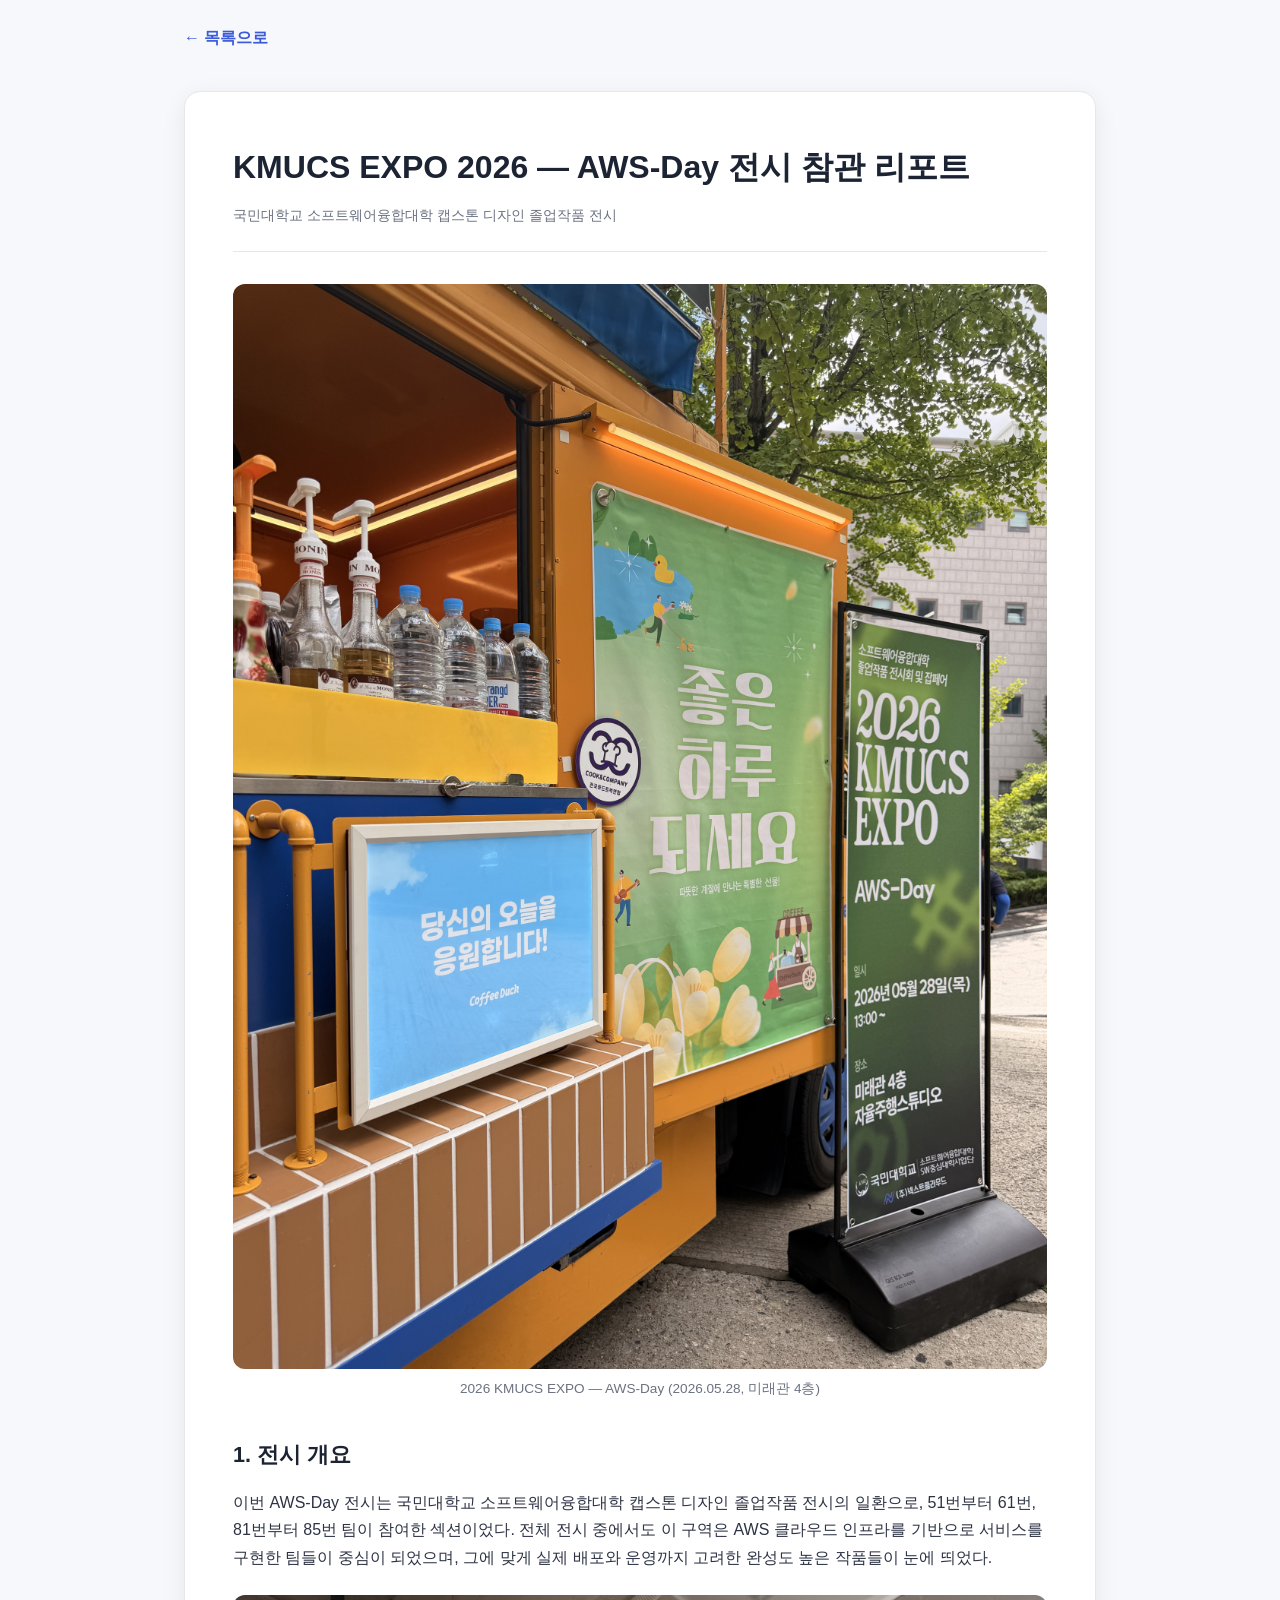
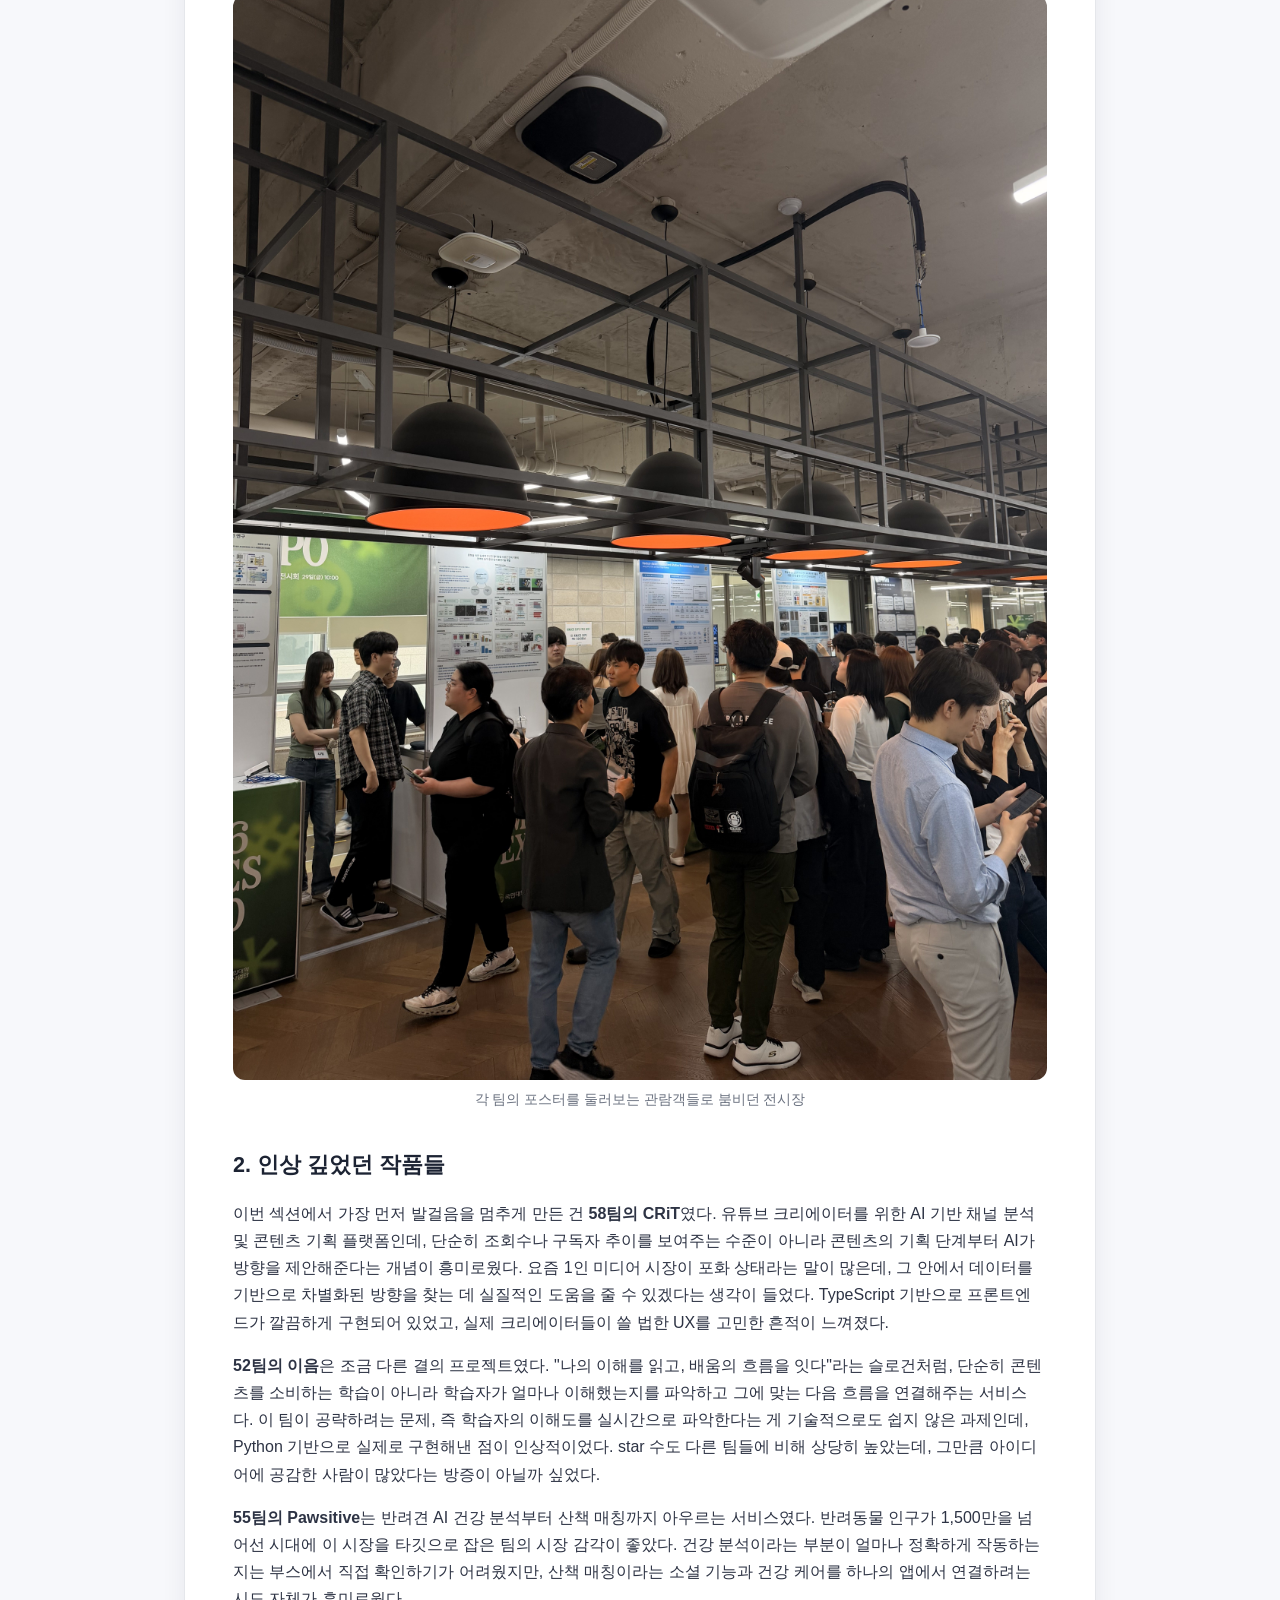
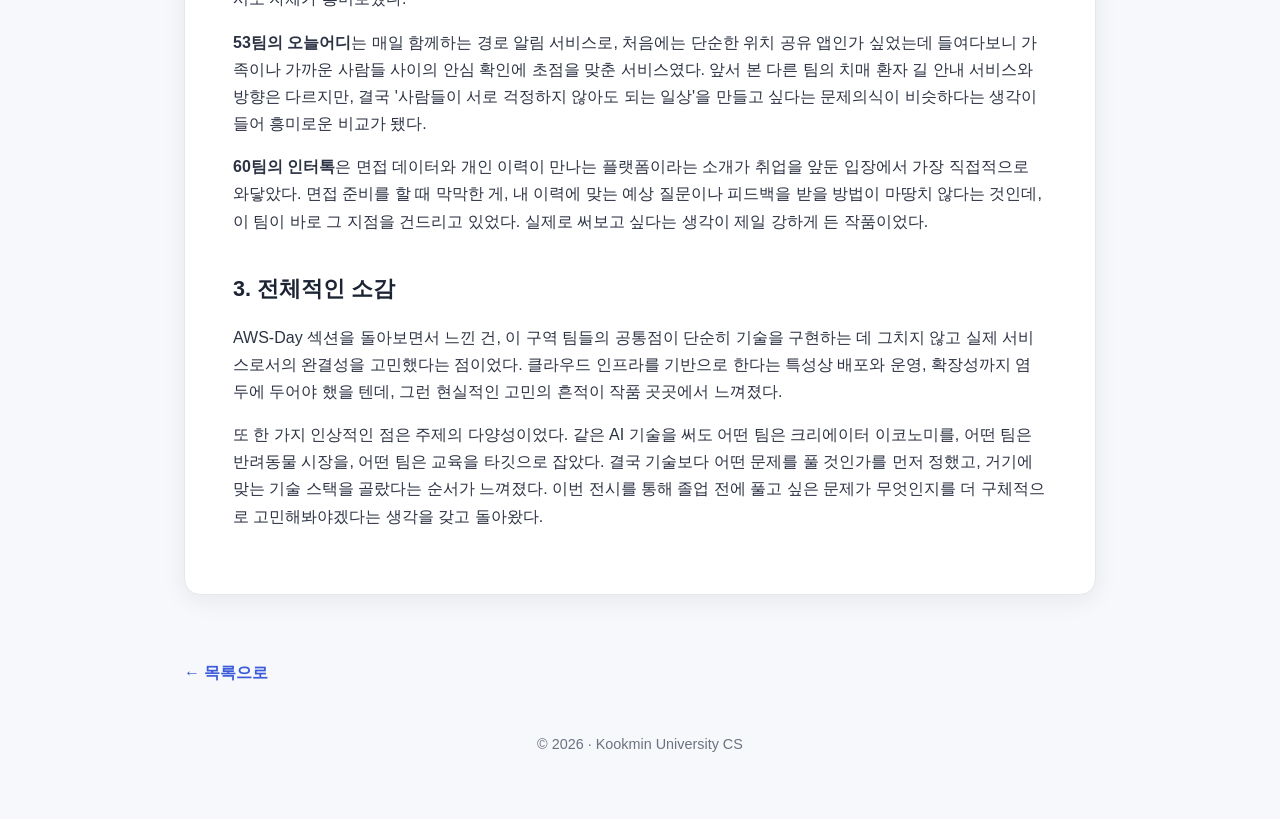
==== reports-page/kmucs-expo.html @ cd9c12ae "Add files via upload" ====
<!DOCTYPE html>
<html lang="ko">
<head>
  <meta charset="UTF-8" />
  <meta name="viewport" content="width=device-width, initial-scale=1.0" />
  <title>KMUCS EXPO 2026 리포트 | KMU CS</title>
  <link rel="stylesheet" href="style.css" />
</head>
<body>
  <div class="container">
    <a class="back-link" href="index.html">&larr; 목록으로</a>

    <article class="article">
      <h1>KMUCS EXPO 2026 — AWS-Day 전시 참관 리포트</h1>
      <p class="meta">국민대학교 소프트웨어융합대학 캡스톤 디자인 졸업작품 전시</p>

      <figure>
        <img src="images/kmucs-expo-banner.jpg" alt="2026 KMUCS EXPO AWS-Day 안내 배너" />
        <figcaption>2026 KMUCS EXPO — AWS-Day (2026.05.28, 미래관 4층)</figcaption>
      </figure>

      <h2>1. 전시 개요</h2>
      <p>
        이번 AWS-Day 전시는 국민대학교 소프트웨어융합대학 캡스톤 디자인 졸업작품 전시의
        일환으로, 51번부터 61번, 81번부터 85번 팀이 참여한 섹션이었다. 전체 전시 중에서도 이
        구역은 AWS 클라우드 인프라를 기반으로 서비스를 구현한 팀들이 중심이 되었으며, 그에
        맞게 실제 배포와 운영까지 고려한 완성도 높은 작품들이 눈에 띄었다.
      </p>

      <figure>
        <img src="images/kmucs-expo-hall.jpg" alt="포스터를 둘러보는 관람객으로 붐비는 KMUCS EXPO 전시장" />
        <figcaption>각 팀의 포스터를 둘러보는 관람객들로 붐비던 전시장</figcaption>
      </figure>

      <h2>2. 인상 깊었던 작품들</h2>
      <p>
        이번 섹션에서 가장 먼저 발걸음을 멈추게 만든 건 <strong>58팀의 CRiT</strong>였다.
        유튜브 크리에이터를 위한 AI 기반 채널 분석 및 콘텐츠 기획 플랫폼인데, 단순히 조회수나
        구독자 추이를 보여주는 수준이 아니라 콘텐츠의 기획 단계부터 AI가 방향을 제안해준다는
        개념이 흥미로웠다. 요즘 1인 미디어 시장이 포화 상태라는 말이 많은데, 그 안에서 데이터를
        기반으로 차별화된 방향을 찾는 데 실질적인 도움을 줄 수 있겠다는 생각이 들었다.
        TypeScript 기반으로 프론트엔드가 깔끔하게 구현되어 있었고, 실제 크리에이터들이 쓸 법한
        UX를 고민한 흔적이 느껴졌다.
      </p>
      <p>
        <strong>52팀의 이음</strong>은 조금 다른 결의 프로젝트였다. "나의 이해를 읽고, 배움의
        흐름을 잇다"라는 슬로건처럼, 단순히 콘텐츠를 소비하는 학습이 아니라 학습자가 얼마나
        이해했는지를 파악하고 그에 맞는 다음 흐름을 연결해주는 서비스다. 이 팀이 공략하려는
        문제, 즉 학습자의 이해도를 실시간으로 파악한다는 게 기술적으로도 쉽지 않은 과제인데,
        Python 기반으로 실제로 구현해낸 점이 인상적이었다. star 수도 다른 팀들에 비해 상당히
        높았는데, 그만큼 아이디어에 공감한 사람이 많았다는 방증이 아닐까 싶었다.
      </p>
      <p>
        <strong>55팀의 Pawsitive</strong>는 반려견 AI 건강 분석부터 산책 매칭까지 아우르는
        서비스였다. 반려동물 인구가 1,500만을 넘어선 시대에 이 시장을 타깃으로 잡은 팀의 시장
        감각이 좋았다. 건강 분석이라는 부분이 얼마나 정확하게 작동하는지는 부스에서 직접
        확인하기가 어려웠지만, 산책 매칭이라는 소셜 기능과 건강 케어를 하나의 앱에서 연결하려는
        시도 자체가 흥미로웠다.
      </p>
      <p>
        <strong>53팀의 오늘어디</strong>는 매일 함께하는 경로 알림 서비스로, 처음에는 단순한
        위치 공유 앱인가 싶었는데 들여다보니 가족이나 가까운 사람들 사이의 안심 확인에 초점을
        맞춘 서비스였다. 앞서 본 다른 팀의 치매 환자 길 안내 서비스와 방향은 다르지만, 결국
        '사람들이 서로 걱정하지 않아도 되는 일상'을 만들고 싶다는 문제의식이 비슷하다는 생각이
        들어 흥미로운 비교가 됐다.
      </p>
      <p>
        <strong>60팀의 인터톡</strong>은 면접 데이터와 개인 이력이 만나는 플랫폼이라는 소개가
        취업을 앞둔 입장에서 가장 직접적으로 와닿았다. 면접 준비를 할 때 막막한 게, 내 이력에
        맞는 예상 질문이나 피드백을 받을 방법이 마땅치 않다는 것인데, 이 팀이 바로 그 지점을
        건드리고 있었다. 실제로 써보고 싶다는 생각이 제일 강하게 든 작품이었다.
      </p>

      <h2>3. 전체적인 소감</h2>
      <p>
        AWS-Day 섹션을 돌아보면서 느낀 건, 이 구역 팀들의 공통점이 단순히 기술을 구현하는 데
        그치지 않고 실제 서비스로서의 완결성을 고민했다는 점이었다. 클라우드 인프라를 기반으로
        한다는 특성상 배포와 운영, 확장성까지 염두에 두어야 했을 텐데, 그런 현실적인 고민의
        흔적이 작품 곳곳에서 느껴졌다.
      </p>
      <p>
        또 한 가지 인상적인 점은 주제의 다양성이었다. 같은 AI 기술을 써도 어떤 팀은 크리에이터
        이코노미를, 어떤 팀은 반려동물 시장을, 어떤 팀은 교육을 타깃으로 잡았다. 결국 기술보다
        어떤 문제를 풀 것인가를 먼저 정했고, 거기에 맞는 기술 스택을 골랐다는 순서가 느껴졌다.
        이번 전시를 통해 졸업 전에 풀고 싶은 문제가 무엇인지를 더 구체적으로 고민해봐야겠다는
        생각을 갖고 돌아왔다.
      </p>
    </article>

    <a class="back-link" href="index.html">&larr; 목록으로</a>
  </div>

  <footer class="container footer">
    <p>&copy; 2026 · Kookmin University CS</p>
  </footer>
</body>
</html>
---- reports-page/style.css ----
:root {
  --bg: #f7f8fb;
  --surface: #ffffff;
  --text: #1c2333;
  --muted: #6b7280;
  --accent: #3b5bdb;
  --accent-soft: #e7ecff;
  --border: #e5e7eb;
  --radius: 16px;
  --shadow: 0 6px 24px rgba(28, 35, 51, 0.07);
}

* {
  box-sizing: border-box;
}

body {
  margin: 0;
  font-family: "Pretendard", -apple-system, BlinkMacSystemFont, "Segoe UI",
    "Malgun Gothic", sans-serif;
  background: var(--bg);
  color: var(--text);
  line-height: 1.7;
}

.container {
  width: 100%;
  max-width: 960px;
  margin: 0 auto;
  padding: 0 24px;
}

/* Hero */
.hero {
  background: linear-gradient(135deg, #3b5bdb 0%, #5f3dc4 100%);
  color: #fff;
  padding: 72px 0 64px;
  text-align: center;
}

.hero .eyebrow {
  text-transform: uppercase;
  letter-spacing: 0.12em;
  font-size: 0.8rem;
  opacity: 0.85;
  margin: 0 0 8px;
}

.hero h1 {
  font-size: 2.4rem;
  margin: 0 0 12px;
  font-weight: 800;
}

.hero .subtitle {
  margin: 0;
  font-size: 1.05rem;
  opacity: 0.92;
}

/* Cards */
.cards {
  display: grid;
  grid-template-columns: repeat(auto-fit, minmax(260px, 1fr));
  gap: 24px;
  margin: -40px auto 48px;
}

.card {
  display: flex;
  flex-direction: column;
  background: var(--surface);
  border: 1px solid var(--border);
  border-radius: var(--radius);
  padding: 28px 26px;
  text-decoration: none;
  color: inherit;
  box-shadow: var(--shadow);
  transition: transform 0.18s ease, box-shadow 0.18s ease;
}

.card:hover {
  transform: translateY(-4px);
  box-shadow: 0 12px 32px rgba(28, 35, 51, 0.12);
}

.card-tag {
  display: inline-flex;
  align-items: center;
  justify-content: center;
  width: 40px;
  height: 40px;
  border-radius: 50%;
  background: var(--accent-soft);
  color: var(--accent);
  font-weight: 700;
  margin-bottom: 16px;
}

.card h2 {
  font-size: 1.25rem;
  margin: 0 0 10px;
}

.card p {
  color: var(--muted);
  margin: 0 0 20px;
  flex: 1;
}

.card-link {
  color: var(--accent);
  font-weight: 600;
  font-size: 0.95rem;
}

/* Article (report pages) */
.article {
  background: var(--surface);
  border: 1px solid var(--border);
  border-radius: var(--radius);
  padding: 48px;
  margin: 40px auto;
  box-shadow: var(--shadow);
}

.back-link {
  display: inline-block;
  color: var(--accent);
  text-decoration: none;
  font-weight: 600;
  margin: 24px 0 0;
}

.back-link:hover {
  text-decoration: underline;
}

.article h1 {
  font-size: 2rem;
  margin: 0 0 8px;
}

.article .meta {
  color: var(--muted);
  font-size: 0.9rem;
  margin: 0 0 32px;
  padding-bottom: 24px;
  border-bottom: 1px solid var(--border);
}

.article h2 {
  font-size: 1.35rem;
  margin: 36px 0 12px;
}

.article p,
.article li {
  color: #2d3344;
}

.article img {
  max-width: 100%;
  border-radius: 12px;
  margin: 16px 0;
}

.article figure {
  margin: 24px 0;
}

.article figure img {
  margin: 0 0 8px;
  display: block;
}

.article figcaption {
  font-size: 0.85rem;
  color: var(--muted);
  text-align: center;
}

.footer {
  text-align: center;
  color: var(--muted);
  font-size: 0.9rem;
  padding: 32px 0 48px;
}

@media (max-width: 600px) {
  .hero h1 {
    font-size: 1.8rem;
  }
  .article {
    padding: 28px 22px;
  }
}
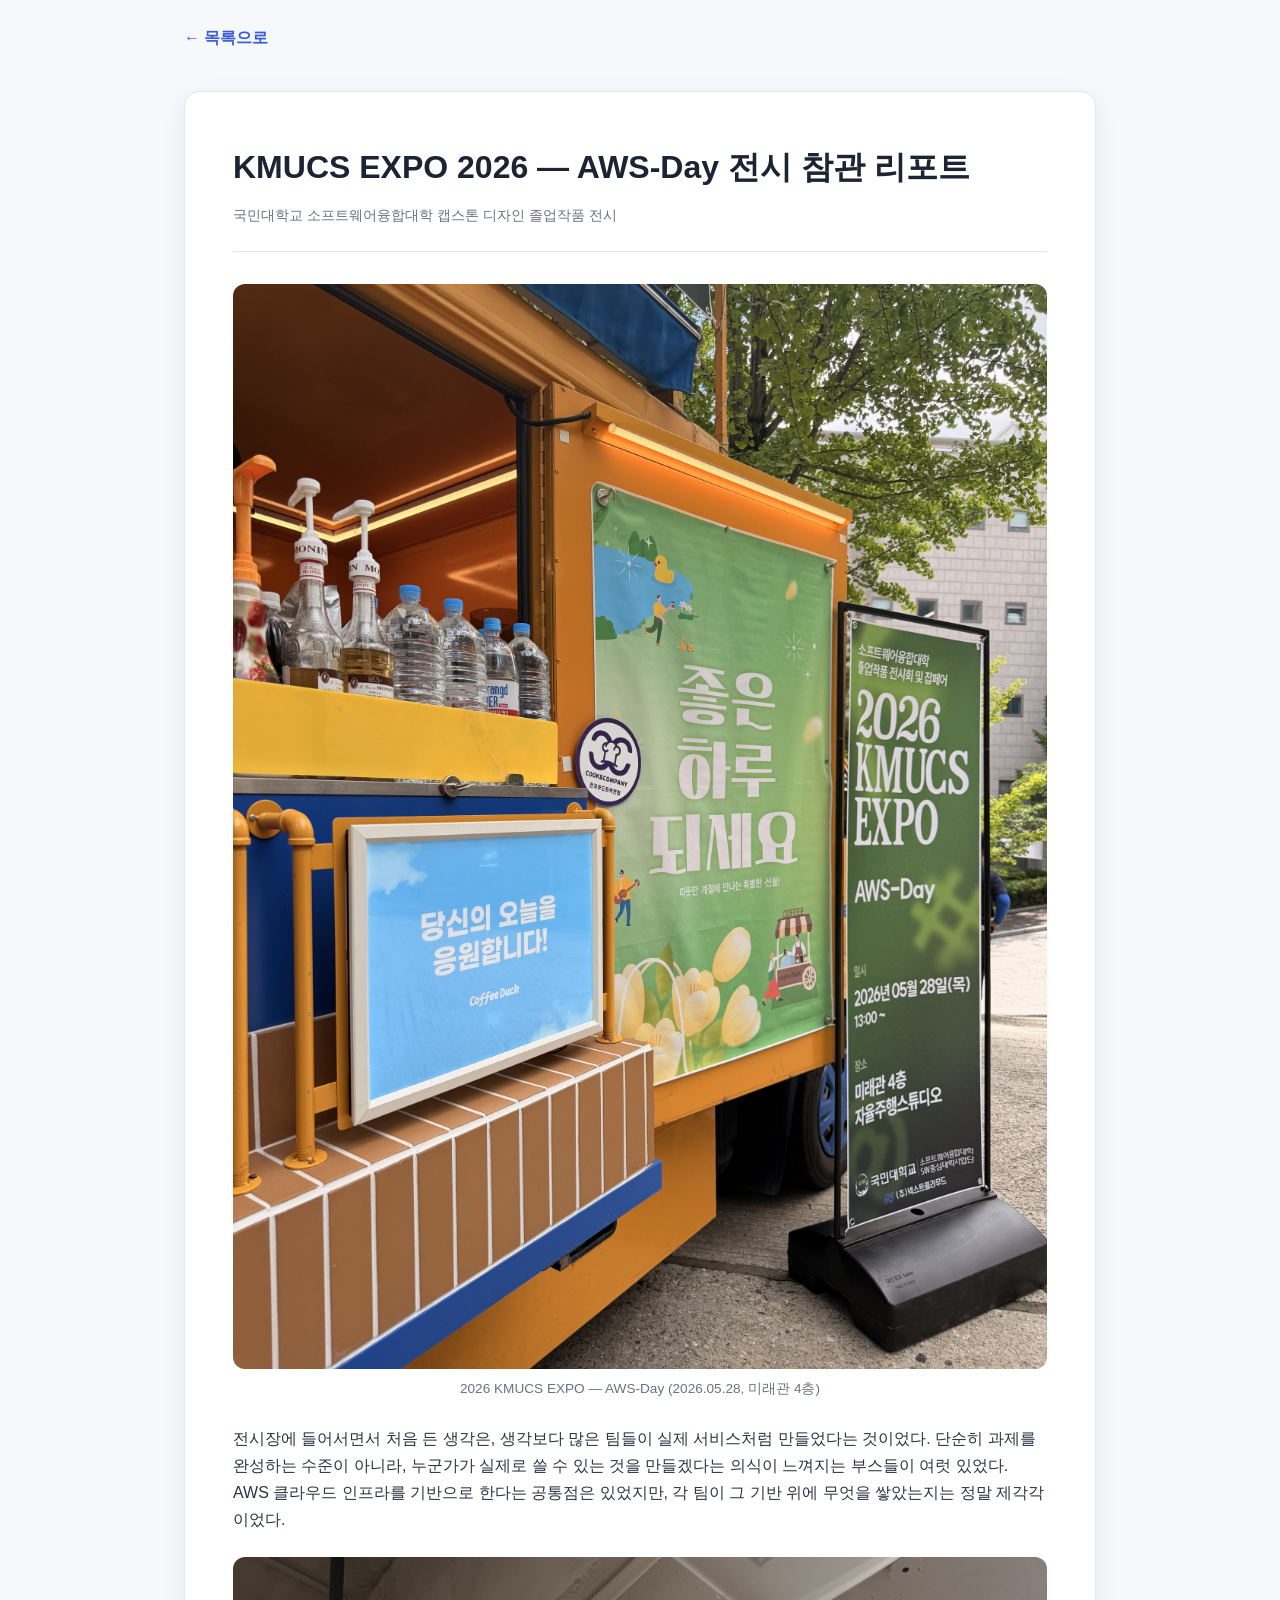
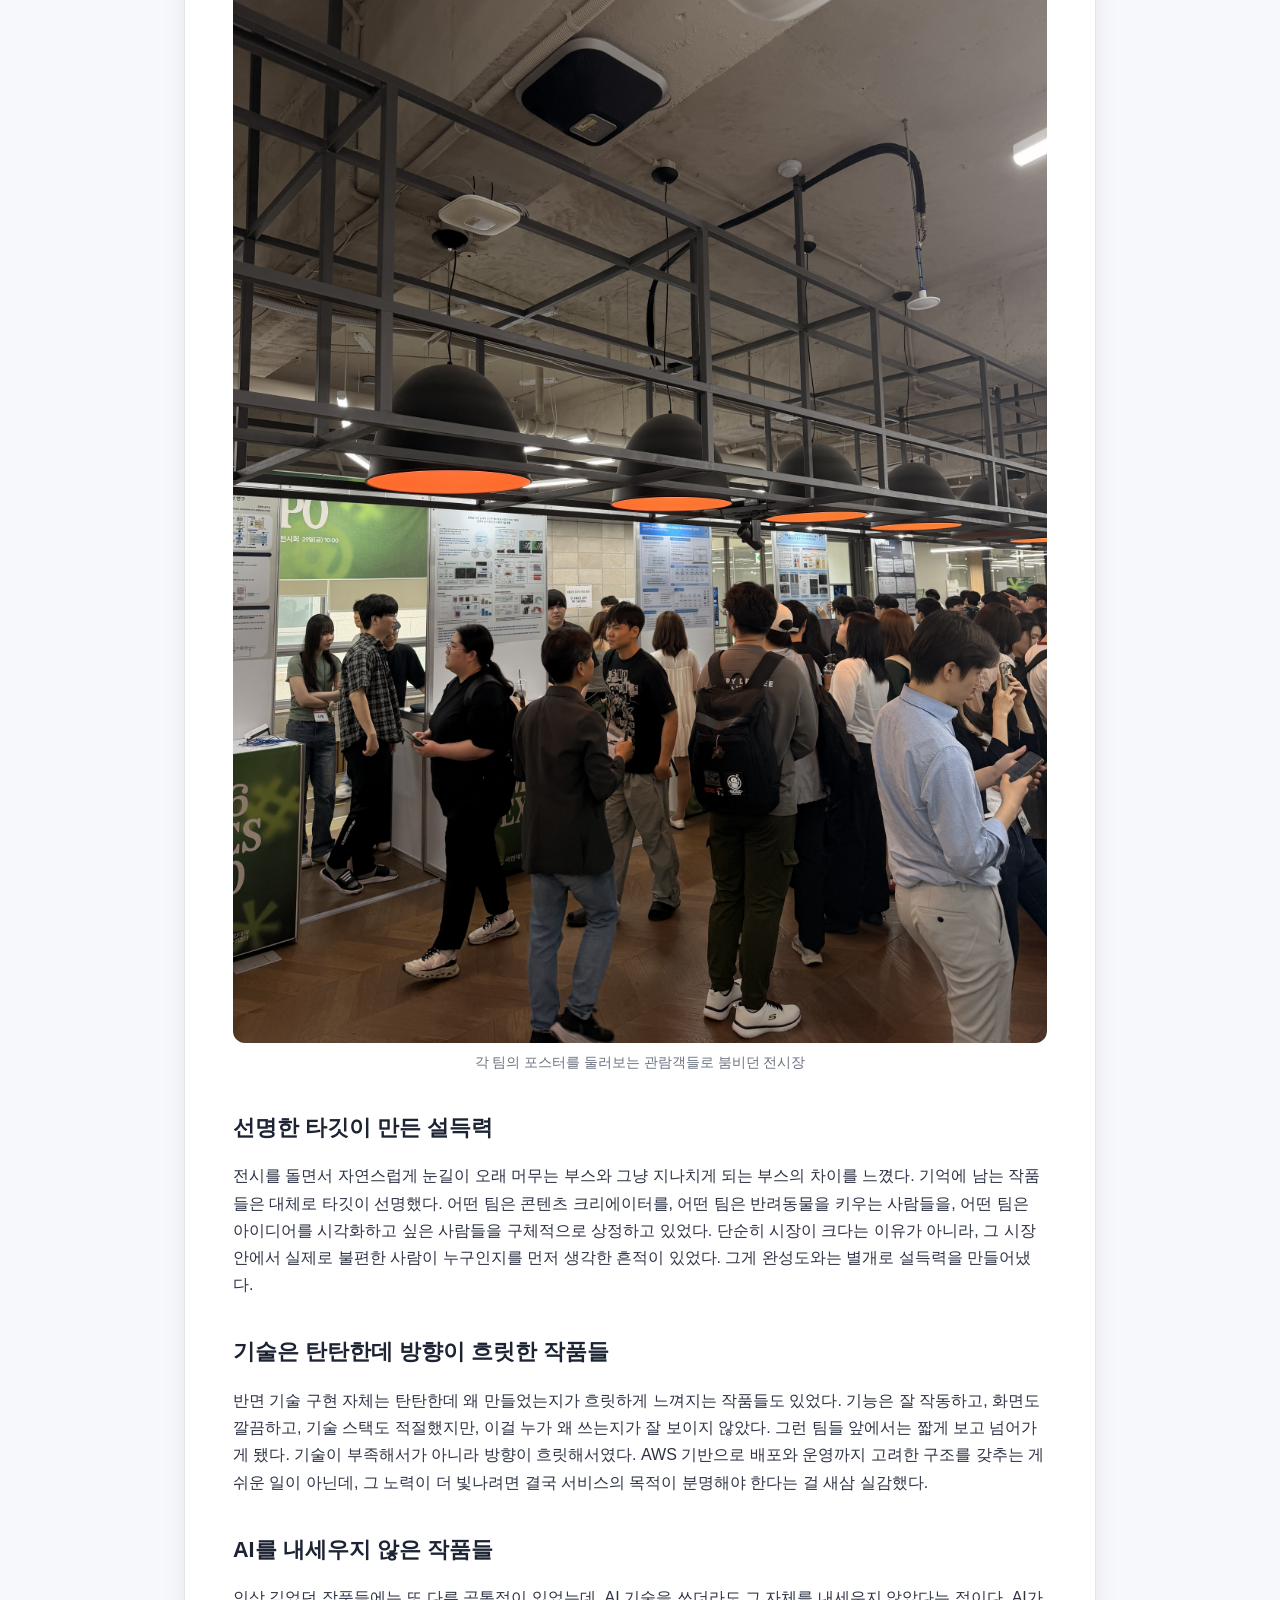
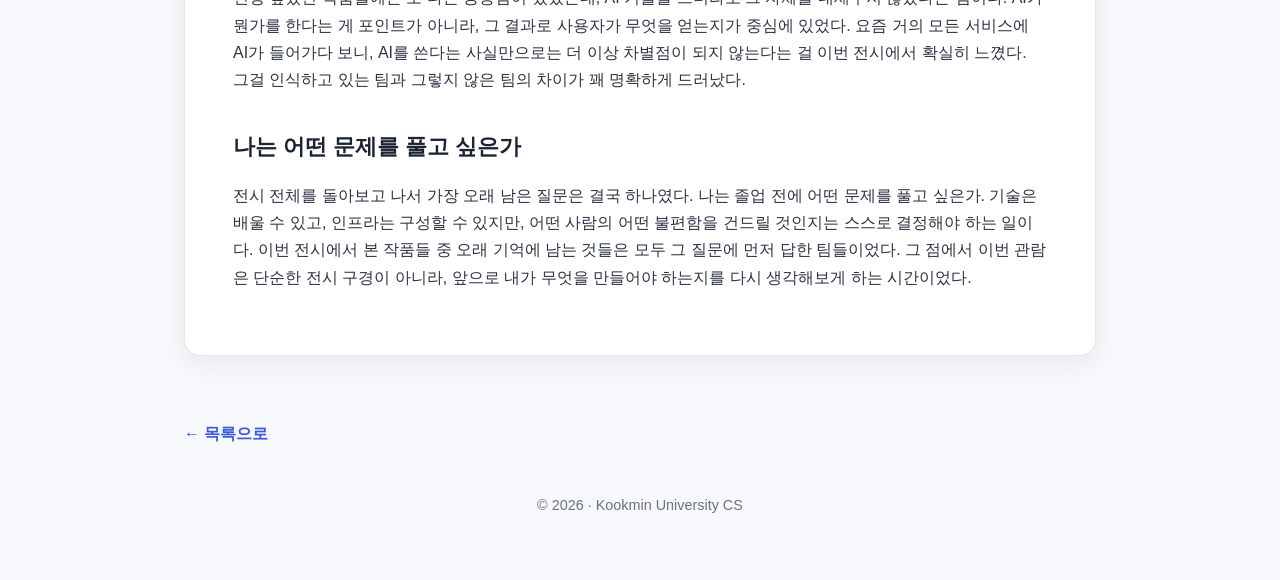
==== commit e374d177: "수정" ====
--- a/reports-page/kmucs-expo.html
+++ b/reports-page/kmucs-expo.html
@@ -19,12 +19,11 @@
         <figcaption>2026 KMUCS EXPO — AWS-Day (2026.05.28, 미래관 4층)</figcaption>
       </figure>
 
-      <h2>1. 전시 개요</h2>
       <p>
-        이번 AWS-Day 전시는 국민대학교 소프트웨어융합대학 캡스톤 디자인 졸업작품 전시의
-        일환으로, 51번부터 61번, 81번부터 85번 팀이 참여한 섹션이었다. 전체 전시 중에서도 이
-        구역은 AWS 클라우드 인프라를 기반으로 서비스를 구현한 팀들이 중심이 되었으며, 그에
-        맞게 실제 배포와 운영까지 고려한 완성도 높은 작품들이 눈에 띄었다.
+        전시장에 들어서면서 처음 든 생각은, 생각보다 많은 팀들이 실제 서비스처럼 만들었다는
+        것이었다. 단순히 과제를 완성하는 수준이 아니라, 누군가가 실제로 쓸 수 있는 것을
+        만들겠다는 의식이 느껴지는 부스들이 여럿 있었다. AWS 클라우드 인프라를 기반으로 한다는
+        공통점은 있었지만, 각 팀이 그 기반 위에 무엇을 쌓았는지는 정말 제각각이었다.
       </p>
 
       <figure>
@@ -32,58 +31,42 @@
         <figcaption>각 팀의 포스터를 둘러보는 관람객들로 붐비던 전시장</figcaption>
       </figure>
 
-      <h2>2. 인상 깊었던 작품들</h2>
+      <h2>선명한 타깃이 만든 설득력</h2>
       <p>
-        이번 섹션에서 가장 먼저 발걸음을 멈추게 만든 건 <strong>58팀의 CRiT</strong>였다.
-        유튜브 크리에이터를 위한 AI 기반 채널 분석 및 콘텐츠 기획 플랫폼인데, 단순히 조회수나
-        구독자 추이를 보여주는 수준이 아니라 콘텐츠의 기획 단계부터 AI가 방향을 제안해준다는
-        개념이 흥미로웠다. 요즘 1인 미디어 시장이 포화 상태라는 말이 많은데, 그 안에서 데이터를
-        기반으로 차별화된 방향을 찾는 데 실질적인 도움을 줄 수 있겠다는 생각이 들었다.
-        TypeScript 기반으로 프론트엔드가 깔끔하게 구현되어 있었고, 실제 크리에이터들이 쓸 법한
-        UX를 고민한 흔적이 느껴졌다.
-      </p>
-      <p>
-        <strong>52팀의 이음</strong>은 조금 다른 결의 프로젝트였다. "나의 이해를 읽고, 배움의
-        흐름을 잇다"라는 슬로건처럼, 단순히 콘텐츠를 소비하는 학습이 아니라 학습자가 얼마나
-        이해했는지를 파악하고 그에 맞는 다음 흐름을 연결해주는 서비스다. 이 팀이 공략하려는
-        문제, 즉 학습자의 이해도를 실시간으로 파악한다는 게 기술적으로도 쉽지 않은 과제인데,
-        Python 기반으로 실제로 구현해낸 점이 인상적이었다. star 수도 다른 팀들에 비해 상당히
-        높았는데, 그만큼 아이디어에 공감한 사람이 많았다는 방증이 아닐까 싶었다.
-      </p>
-      <p>
-        <strong>55팀의 Pawsitive</strong>는 반려견 AI 건강 분석부터 산책 매칭까지 아우르는
-        서비스였다. 반려동물 인구가 1,500만을 넘어선 시대에 이 시장을 타깃으로 잡은 팀의 시장
-        감각이 좋았다. 건강 분석이라는 부분이 얼마나 정확하게 작동하는지는 부스에서 직접
-        확인하기가 어려웠지만, 산책 매칭이라는 소셜 기능과 건강 케어를 하나의 앱에서 연결하려는
-        시도 자체가 흥미로웠다.
-      </p>
-      <p>
-        <strong>53팀의 오늘어디</strong>는 매일 함께하는 경로 알림 서비스로, 처음에는 단순한
-        위치 공유 앱인가 싶었는데 들여다보니 가족이나 가까운 사람들 사이의 안심 확인에 초점을
-        맞춘 서비스였다. 앞서 본 다른 팀의 치매 환자 길 안내 서비스와 방향은 다르지만, 결국
-        '사람들이 서로 걱정하지 않아도 되는 일상'을 만들고 싶다는 문제의식이 비슷하다는 생각이
-        들어 흥미로운 비교가 됐다.
-      </p>
-      <p>
-        <strong>60팀의 인터톡</strong>은 면접 데이터와 개인 이력이 만나는 플랫폼이라는 소개가
-        취업을 앞둔 입장에서 가장 직접적으로 와닿았다. 면접 준비를 할 때 막막한 게, 내 이력에
-        맞는 예상 질문이나 피드백을 받을 방법이 마땅치 않다는 것인데, 이 팀이 바로 그 지점을
-        건드리고 있었다. 실제로 써보고 싶다는 생각이 제일 강하게 든 작품이었다.
+        전시를 돌면서 자연스럽게 눈길이 오래 머무는 부스와 그냥 지나치게 되는 부스의 차이를
+        느꼈다. 기억에 남는 작품들은 대체로 타깃이 선명했다. 어떤 팀은 콘텐츠 크리에이터를,
+        어떤 팀은 반려동물을 키우는 사람들을, 어떤 팀은 아이디어를 시각화하고 싶은 사람들을
+        구체적으로 상정하고 있었다. 단순히 시장이 크다는 이유가 아니라, 그 시장 안에서 실제로
+        불편한 사람이 누구인지를 먼저 생각한 흔적이 있었다. 그게 완성도와는 별개로 설득력을
+        만들어냈다.
       </p>
 
-      <h2>3. 전체적인 소감</h2>
+      <h2>기술은 탄탄한데 방향이 흐릿한 작품들</h2>
       <p>
-        AWS-Day 섹션을 돌아보면서 느낀 건, 이 구역 팀들의 공통점이 단순히 기술을 구현하는 데
-        그치지 않고 실제 서비스로서의 완결성을 고민했다는 점이었다. 클라우드 인프라를 기반으로
-        한다는 특성상 배포와 운영, 확장성까지 염두에 두어야 했을 텐데, 그런 현실적인 고민의
-        흔적이 작품 곳곳에서 느껴졌다.
+        반면 기술 구현 자체는 탄탄한데 왜 만들었는지가 흐릿하게 느껴지는 작품들도 있었다.
+        기능은 잘 작동하고, 화면도 깔끔하고, 기술 스택도 적절했지만, 이걸 누가 왜 쓰는지가 잘
+        보이지 않았다. 그런 팀들 앞에서는 짧게 보고 넘어가게 됐다. 기술이 부족해서가 아니라
+        방향이 흐릿해서였다. AWS 기반으로 배포와 운영까지 고려한 구조를 갖추는 게 쉬운 일이
+        아닌데, 그 노력이 더 빛나려면 결국 서비스의 목적이 분명해야 한다는 걸 새삼 실감했다.
       </p>
+
+      <h2>AI를 내세우지 않은 작품들</h2>
       <p>
-        또 한 가지 인상적인 점은 주제의 다양성이었다. 같은 AI 기술을 써도 어떤 팀은 크리에이터
-        이코노미를, 어떤 팀은 반려동물 시장을, 어떤 팀은 교육을 타깃으로 잡았다. 결국 기술보다
-        어떤 문제를 풀 것인가를 먼저 정했고, 거기에 맞는 기술 스택을 골랐다는 순서가 느껴졌다.
-        이번 전시를 통해 졸업 전에 풀고 싶은 문제가 무엇인지를 더 구체적으로 고민해봐야겠다는
-        생각을 갖고 돌아왔다.
+        인상 깊었던 작품들에는 또 다른 공통점이 있었는데, AI 기술을 쓰더라도 그 자체를
+        내세우지 않았다는 점이다. AI가 뭔가를 한다는 게 포인트가 아니라, 그 결과로 사용자가
+        무엇을 얻는지가 중심에 있었다. 요즘 거의 모든 서비스에 AI가 들어가다 보니, AI를 쓴다는
+        사실만으로는 더 이상 차별점이 되지 않는다는 걸 이번 전시에서 확실히 느꼈다. 그걸
+        인식하고 있는 팀과 그렇지 않은 팀의 차이가 꽤 명확하게 드러났다.
+      </p>
+
+      <h2>나는 어떤 문제를 풀고 싶은가</h2>
+      <p>
+        전시 전체를 돌아보고 나서 가장 오래 남은 질문은 결국 하나였다. 나는 졸업 전에 어떤
+        문제를 풀고 싶은가. 기술은 배울 수 있고, 인프라는 구성할 수 있지만, 어떤 사람의 어떤
+        불편함을 건드릴 것인지는 스스로 결정해야 하는 일이다. 이번 전시에서 본 작품들 중 오래
+        기억에 남는 것들은 모두 그 질문에 먼저 답한 팀들이었다. 그 점에서 이번 관람은 단순한
+        전시 구경이 아니라, 앞으로 내가 무엇을 만들어야 하는지를 다시 생각해보게 하는
+        시간이었다.
       </p>
     </article>
 
